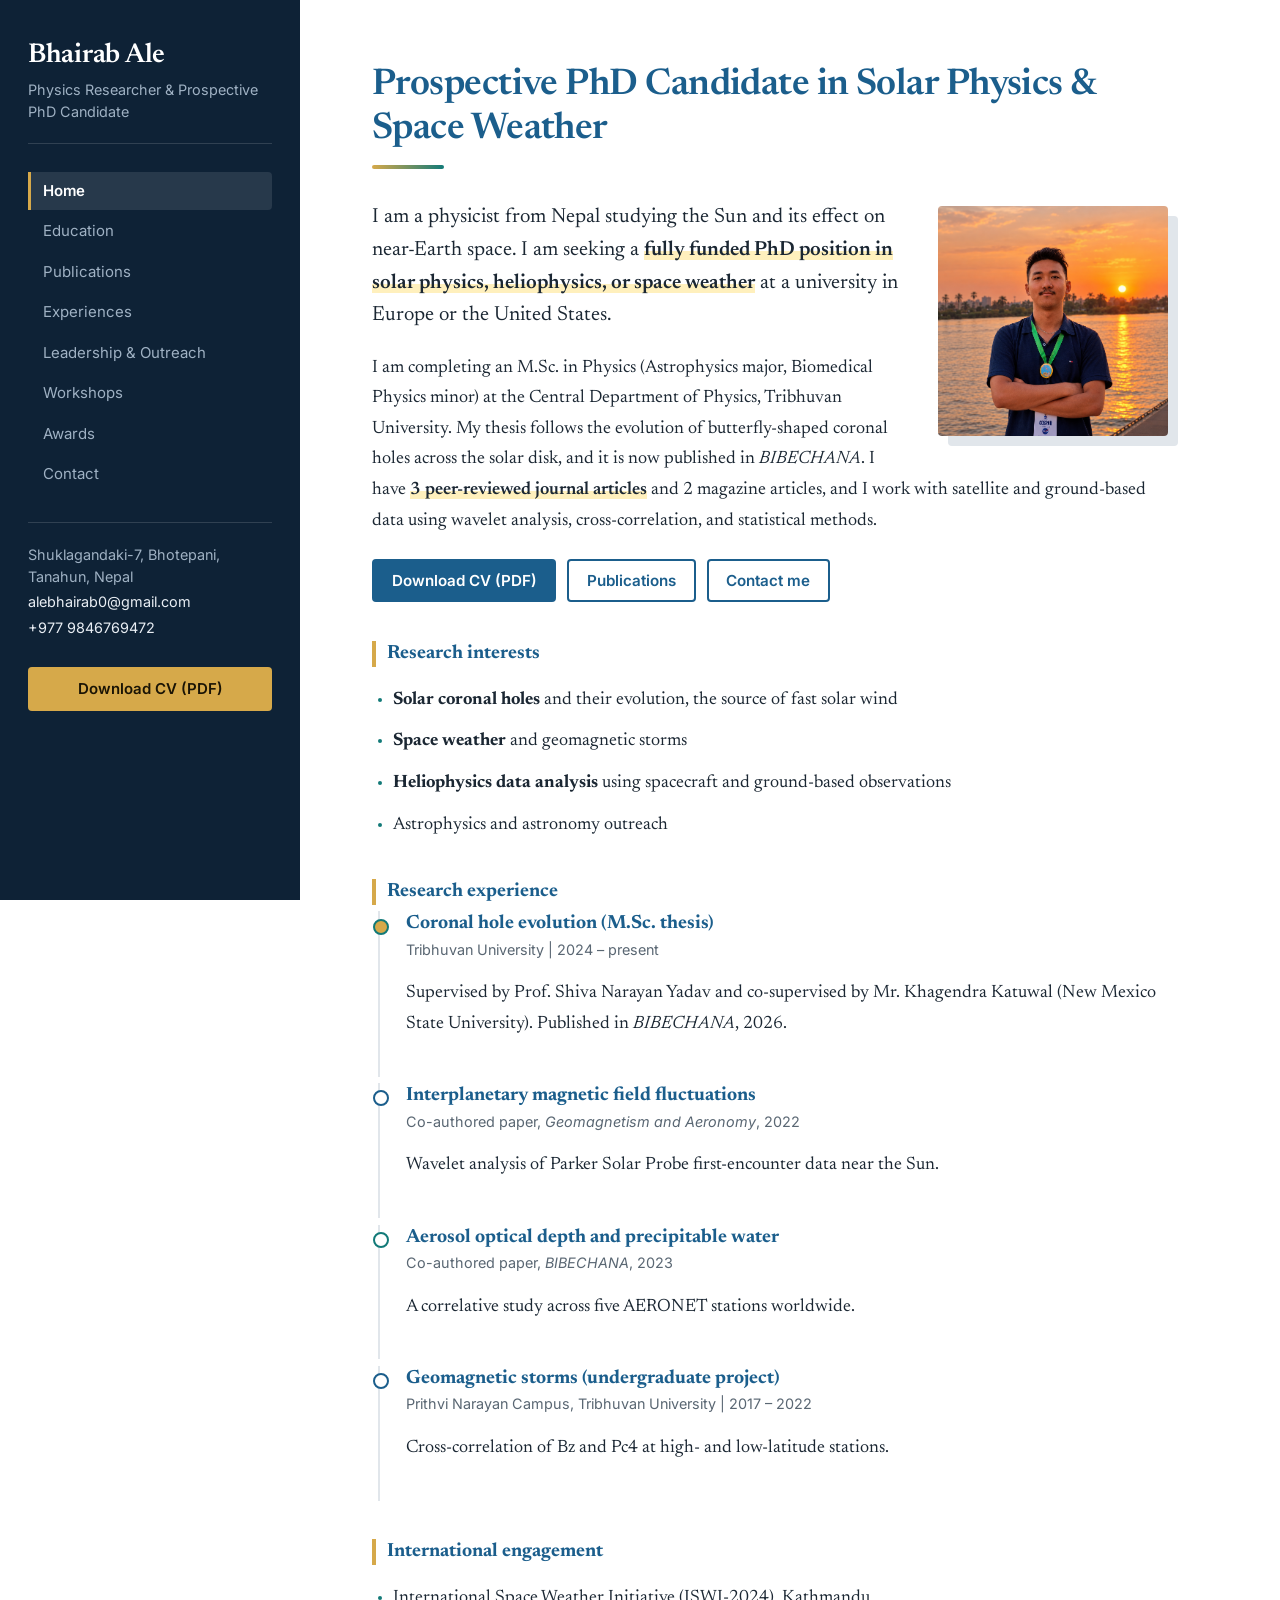
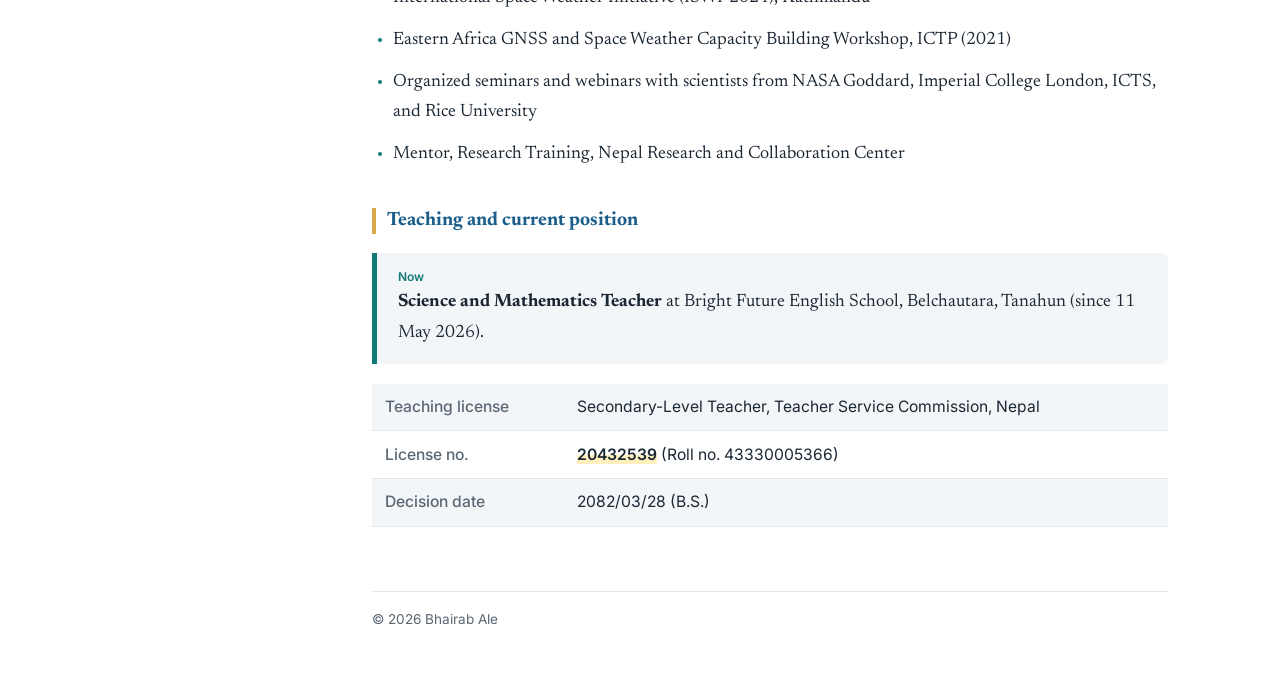
==== index.html @ 7841c6b5 "Add files via upload" ====
<!DOCTYPE html>
<html lang="en"><head><meta charset="utf-8"><meta name="viewport" content="width=device-width, initial-scale=1">
<title>Bhairab Ale | Prospective PhD Candidate in Solar Physics &amp; Space Weather</title><meta name="description" content="Bhairab Ale, M.Sc. Physics researcher from Nepal seeking PhD positions in solar physics, heliophysics, and space weather in Europe and the USA.">
<link rel="preconnect" href="https://fonts.googleapis.com"><link rel="preconnect" href="https://fonts.gstatic.com" crossorigin><link href="https://fonts.googleapis.com/css2?family=Newsreader:ital,opsz,wght@0,6..72,400;0,6..72,600;1,6..72,400&family=Inter:wght@400;500;600&display=swap" rel="stylesheet"><link rel="stylesheet" href="style.css"></head>
<body>
<aside class="sidebar">
<h1>Bhairab Ale</h1><p class="role">Physics Researcher &amp; Prospective PhD Candidate</p>
<button class="menu-btn" aria-expanded="false" aria-controls="side-menu">Menu</button>
<div class="collapsible" id="side-menu">
<nav aria-label="Main"><ul><li><a href="index.html" aria-current="page">Home</a></li><li><a href="education.html">Education</a></li><li><a href="publications.html">Publications</a></li><li><a href="experiences.html">Experiences</a></li><li><a href="leadership.html">Leadership & Outreach</a></li><li><a href="workshops.html">Workshops</a></li><li><a href="awards.html">Awards</a></li><li><a href="contact.html">Contact</a></li></ul></nav>
<div class="cbox"><p>Shuklagandaki-7, Bhotepani, Tanahun, Nepal</p><p><a href="mailto:alebhairab0@gmail.com">alebhairab0@gmail.com</a></p><p><a href="tel:+9779846769472">+977 9846769472</a></p></div>
<a class="btn" href="Bhairab%20CV%20Final.pdf" download>Download CV (PDF)</a>
</div></aside>
<main>
<h2>Prospective PhD Candidate in Solar Physics &amp; Space Weather</h2>
<figure class="profile"><img src="bhai.png" alt="Portrait of Bhairab Ale" width="230" height="285"></figure>
<p class="lead">I am a physicist from Nepal studying the Sun and its effect on near-Earth space. I am seeking a <span class="hl">fully funded PhD position in solar physics, heliophysics, or space weather</span> at a university in Europe or the United States.</p>
<p>I am completing an M.Sc. in Physics (Astrophysics major, Biomedical Physics minor) at the Central Department of Physics, Tribhuvan University. My thesis follows the evolution of butterfly-shaped coronal holes across the solar disk, and it is now published in <em>BIBECHANA</em>. I have <span class="hl">3 peer-reviewed journal articles</span> and 2 magazine articles, and I work with satellite and ground-based data using wavelet analysis, cross-correlation, and statistical methods.</p>
<div class="cta"><a href="Bhairab%20CV%20Final.pdf" download>Download CV (PDF)</a><a href="publications.html">Publications</a><a href="contact.html">Contact me</a></div>
<h3>Research interests</h3>
<ul><li><strong>Solar coronal holes</strong> and their evolution, the source of fast solar wind</li><li><strong>Space weather</strong> and geomagnetic storms</li><li><strong>Heliophysics data analysis</strong> using spacecraft and ground-based observations</li><li>Astrophysics and astronomy outreach</li></ul>
<h3>Research experience</h3>
<div class="entry current"><h3>Coronal hole evolution (M.Sc. thesis)</h3><p class="meta">Tribhuvan University | 2024 – present</p><p>Supervised by Prof. Shiva Narayan Yadav and co-supervised by Mr. Khagendra Katuwal (New Mexico State University). Published in <em>BIBECHANA</em>, 2026.</p></div>
<div class="entry"><h3>Interplanetary magnetic field fluctuations</h3><p class="meta">Co-authored paper, <em>Geomagnetism and Aeronomy</em>, 2022</p><p>Wavelet analysis of Parker Solar Probe first-encounter data near the Sun.</p></div>
<div class="entry"><h3>Aerosol optical depth and precipitable water</h3><p class="meta">Co-authored paper, <em>BIBECHANA</em>, 2023</p><p>A correlative study across five AERONET stations worldwide.</p></div>
<div class="entry"><h3>Geomagnetic storms (undergraduate project)</h3><p class="meta">Prithvi Narayan Campus, Tribhuvan University | 2017 – 2022</p><p>Cross-correlation of Bz and Pc4 at high- and low-latitude stations.</p></div>
<h3>International engagement</h3>
<ul><li>International Space Weather Initiative (ISWI-2024), Kathmandu</li><li>Eastern Africa GNSS and Space Weather Capacity Building Workshop, ICTP (2021)</li><li>Organized seminars and webinars with scientists from NASA Goddard, Imperial College London, ICTS, and Rice University</li><li>Mentor, Research Training, Nepal Research and Collaboration Center</li></ul>
<h3>Teaching and current position</h3>
<div class="callout" data-label="Now"><strong>Science and Mathematics Teacher</strong> at Bright Future English School, Belchautara, Tanahun (since 11 May 2026).</div>
<table><tr><td>Teaching license</td><td>Secondary-Level Teacher, Teacher Service Commission, Nepal</td></tr><tr><td>License no.</td><td><span class="hl">20432539</span> (Roll no. 43330005366)</td></tr><tr><td>Decision date</td><td>2082/03/28 (B.S.)</td></tr></table>
<footer>&copy; 2026 Bhairab Ale</footer>
</main>
<script>
var b=document.querySelector('.menu-btn'),m=document.getElementById('side-menu');
b.addEventListener('click',function(){var o=m.classList.toggle('open');b.setAttribute('aria-expanded',o)});
</script>
</body></html>
---- style.css ----
:root{--bg:#fff;--ink:#1b2733;--muted:#5a6773;--line:#e1e6eb;--accent:#1b5e8c;--tint:#f3f6f9;--side:#0e2236;--side-ink:#e9eef4;--side-muted:#9fb1c3;--gold:#d6a94a;
--serif:"Newsreader",Georgia,serif;--sans:"Inter",system-ui,-apple-system,"Segoe UI",Arial,sans-serif}
@media(prefers-color-scheme:dark){:root{--bg:#10161c;--ink:#e8ecf0;--muted:#97a4b0;--line:#26303a;--accent:#7fb7e6;--tint:#161e26;--side:#0a1520}}
*{box-sizing:border-box}html{scroll-behavior:smooth}
body{margin:0;background:var(--bg);color:var(--ink);font:18px/1.7 var(--serif);display:flex;min-height:100vh;-webkit-font-smoothing:antialiased}
a{color:var(--accent);text-underline-offset:3px;text-decoration-thickness:1px}a:hover{text-decoration-thickness:2px}
a:focus-visible,button:focus-visible{outline:3px solid var(--gold);outline-offset:2px}
.sidebar{width:300px;flex:none;position:sticky;top:0;height:100vh;overflow-y:auto;background:var(--side);color:var(--side-ink);padding:2.5rem 1.75rem 2rem;font:15px/1.5 var(--sans)}
.sidebar h1{font:600 1.7rem/1.15 var(--serif);margin:0 0 .5rem;color:#fff;letter-spacing:-.01em}
.sidebar .role{color:var(--side-muted);margin:0 0 1.75rem;padding-bottom:1.25rem;border-bottom:1px solid rgba(255,255,255,.14);font-size:.9rem}
.sidebar nav ul{list-style:none;margin:0 0 1.75rem;padding:0}
.sidebar nav a{display:block;padding:.5rem .75rem;margin-bottom:2px;color:var(--side-muted);text-decoration:none;border-left:3px solid transparent;border-radius:0 4px 4px 0;transition:background .15s,color .15s}
.sidebar nav a:hover{background:rgba(255,255,255,.07);color:#fff}
.sidebar nav a[aria-current=page]{background:rgba(255,255,255,.1);color:#fff;font-weight:600;border-left-color:var(--gold)}
.cbox{border-top:1px solid rgba(255,255,255,.14);padding:1.1rem 0;margin-bottom:.4rem;overflow-wrap:anywhere;color:var(--side-muted);font-size:.9rem}
.cbox p{margin:.25rem 0}.cbox a{color:var(--side-ink);text-decoration:none}.cbox a:hover{text-decoration:underline}
.btn{display:block;text-align:center;background:var(--gold);color:#1a1405!important;padding:.7rem;text-decoration:none;font-weight:600;border-radius:4px}
.btn:hover{filter:brightness(1.08)}
.menu-btn{display:none}
main{flex:1;max-width:940px;padding:4rem 4.5rem}
main h2{font-size:2.3rem;line-height:1.2;font-weight:600;letter-spacing:-.015em;margin:0 0 2rem}
main h2::after{content:"";display:block;width:56px;height:3px;background:var(--gold);margin-top:.8rem}
main h3{font-size:1.2rem;line-height:1.35;margin:2.4rem 0 .4rem}
main h2+h3{margin-top:0}
.meta{color:var(--muted);font:.9rem/1.5 var(--sans);margin:0 0 .5rem}
.profile{float:right;width:230px;max-width:42%;margin:.3rem 0 1.2rem 2.2rem;box-shadow:10px 10px 0 var(--line);border-radius:4px;overflow:hidden}
.profile img{display:block;width:100%;height:auto}
main ul,main ol{padding-left:1.3rem}main li{margin-bottom:.7rem}main li::marker{color:var(--gold)}
.entry{position:relative;border-left:2px solid var(--line);padding:0 0 1.2rem 1.6rem;margin:0 0 .4rem 6px}
.entry::before{content:"";position:absolute;left:-7px;top:.45rem;width:12px;height:12px;border-radius:50%;background:var(--bg);border:2px solid var(--accent)}
.entry.current::before{background:var(--gold);border-color:var(--gold)}
.entry h3{margin:0 0 .1rem}
.badge{display:inline-block;margin-left:.5rem;padding:.1rem .55rem;font:600 .72rem var(--sans);background:var(--gold);color:#1a1405;border-radius:99px;vertical-align:middle}
.ref{font:.9rem/1.55 var(--sans);color:var(--muted);background:var(--tint);padding:.6rem .8rem;border-radius:4px}
table{border-collapse:collapse;width:100%;font:.98rem/1.55 var(--sans)}
td{padding:.7rem .8rem;border-bottom:1px solid var(--line);vertical-align:top}
tr:nth-child(odd) td{background:var(--tint)}td:first-child{color:var(--muted);width:12rem;font-weight:500}
footer{margin-top:4rem;padding-top:1.2rem;border-top:1px solid var(--line);color:var(--muted);font:.85rem var(--sans)}
@media(max-width:900px){
body{display:block}
.sidebar{position:static;width:100%;height:auto;padding:1.2rem 1.1rem}
.sidebar .role{margin-bottom:1rem;padding-bottom:1rem}
.menu-btn{display:block;width:100%;margin:0 0 .9rem;padding:.6rem;font:600 1rem var(--sans);background:transparent;color:#fff;border:1px solid rgba(255,255,255,.35);border-radius:4px;cursor:pointer}
.collapsible{display:none}.collapsible.open{display:block}
main{padding:2rem 1.2rem}main h2{font-size:1.9rem}
.profile{float:none;width:200px;margin:0 0 1.8rem}
td:first-child{width:auto;display:block;padding-bottom:0}td{display:block;border:0}}

/* Colour and highlighting */
:root{--hl:#fff0bd;--hl-ink:#5c4000;--teal:#127a78}
@media(prefers-color-scheme:dark){:root{--hl:#3b3112;--hl-ink:#f5db8c;--teal:#5fc7c3}}
main h2{color:var(--accent)}
main h2::after{width:72px;height:4px;background:linear-gradient(90deg,var(--gold),var(--teal));border-radius:2px}
main h3{color:var(--accent);border-left:4px solid var(--gold);padding-left:.7rem}
.entry h3{border:0;padding:0}
.entry:nth-of-type(even)::before{border-color:var(--teal)}
mark.me{background:var(--hl);color:var(--hl-ink);padding:.05em .35em;border-radius:3px;font-weight:600;box-shadow:inset 0 -2px 0 var(--gold)}
.hl{background:linear-gradient(transparent 55%,var(--hl) 55%);font-weight:600}
.callout{background:var(--tint);border-left:5px solid var(--teal);padding:1rem 1.3rem;border-radius:0 6px 6px 0;margin:1.2rem 0}
.callout::before{content:"Now";display:block;font:600 .75rem var(--sans);color:var(--teal);margin-bottom:.2rem}
li.featured{background:var(--tint);border-left:4px solid var(--gold);padding:.7rem 1rem;border-radius:0 6px 6px 0;list-style:none;margin-left:-1.3rem}
tr.star td{background:var(--hl)!important;color:var(--hl-ink);font-weight:600}
tr.star td:first-child{color:var(--hl-ink)}
main li::marker{color:var(--teal)}
.callout::before{content:attr(data-label)}
.lead{font-size:1.28rem;line-height:1.6}
.cta{display:flex;flex-wrap:wrap;gap:.7rem;margin:1.4rem 0 .5rem;clear:both}
.cta a{font:600 .95rem var(--sans);padding:.65rem 1.1rem;border-radius:4px;text-decoration:none;border:2px solid var(--accent);color:var(--accent)}
.cta a:first-child{background:var(--accent);color:var(--bg)}
.cta a:hover{filter:brightness(1.12)}
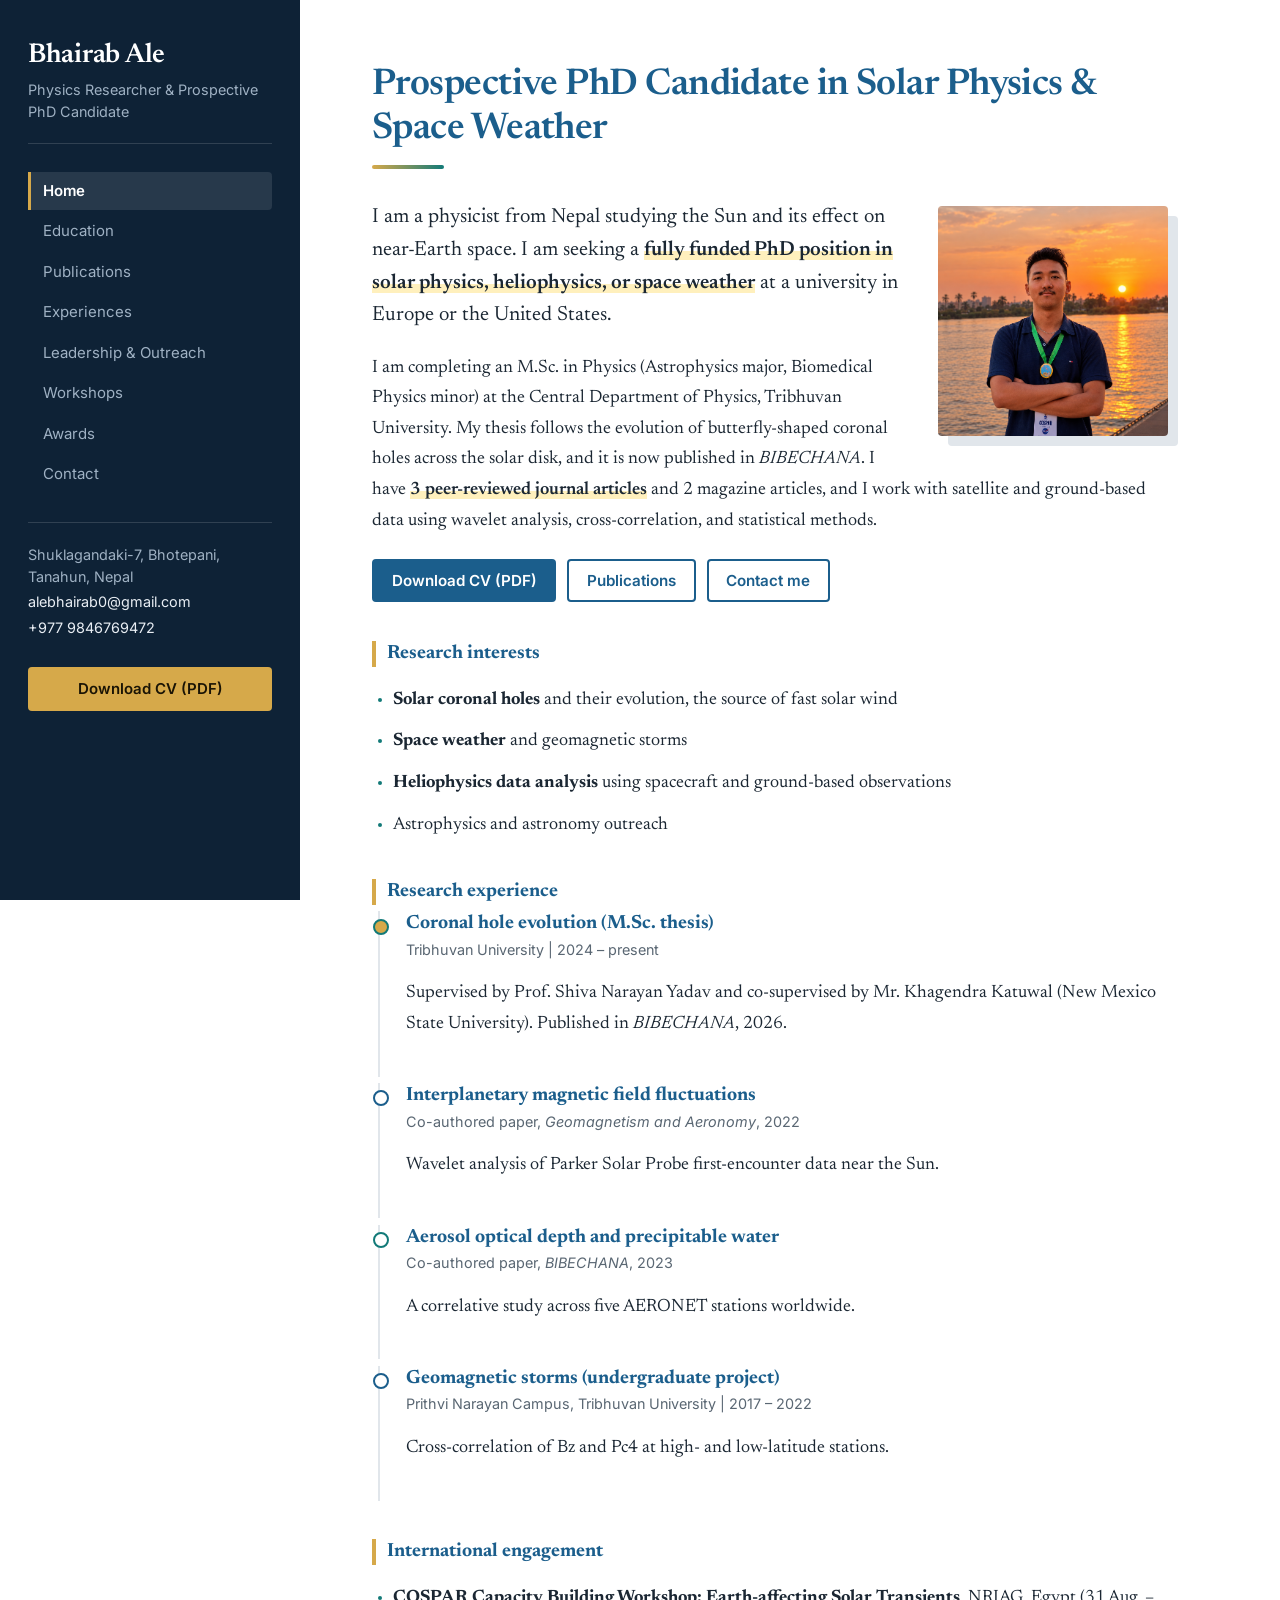
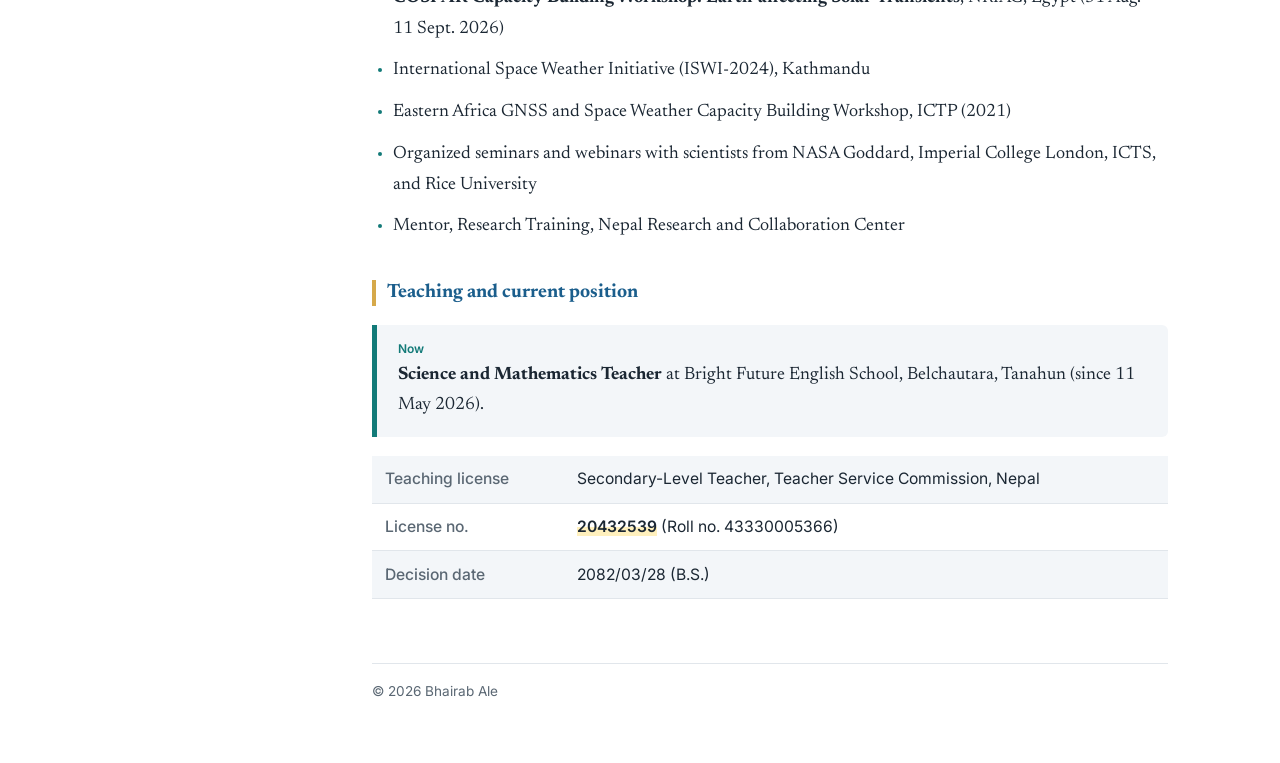
==== commit ea84b534: "Add files via upload" ====
--- a/index.html
+++ b/index.html
@@ -25,7 +25,7 @@
 <div class="entry"><h3>Aerosol optical depth and precipitable water</h3><p class="meta">Co-authored paper, <em>BIBECHANA</em>, 2023</p><p>A correlative study across five AERONET stations worldwide.</p></div>
 <div class="entry"><h3>Geomagnetic storms (undergraduate project)</h3><p class="meta">Prithvi Narayan Campus, Tribhuvan University | 2017 – 2022</p><p>Cross-correlation of Bz and Pc4 at high- and low-latitude stations.</p></div>
 <h3>International engagement</h3>
-<ul><li>International Space Weather Initiative (ISWI-2024), Kathmandu</li><li>Eastern Africa GNSS and Space Weather Capacity Building Workshop, ICTP (2021)</li><li>Organized seminars and webinars with scientists from NASA Goddard, Imperial College London, ICTS, and Rice University</li><li>Mentor, Research Training, Nepal Research and Collaboration Center</li></ul>
+<ul><li><strong>COSPAR Capacity Building Workshop: Earth-affecting Solar Transients</strong>, NRIAG, Egypt (31 Aug. – 11 Sept. 2026)</li><li>International Space Weather Initiative (ISWI-2024), Kathmandu</li><li>Eastern Africa GNSS and Space Weather Capacity Building Workshop, ICTP (2021)</li><li>Organized seminars and webinars with scientists from NASA Goddard, Imperial College London, ICTS, and Rice University</li><li>Mentor, Research Training, Nepal Research and Collaboration Center</li></ul>
 <h3>Teaching and current position</h3>
 <div class="callout" data-label="Now"><strong>Science and Mathematics Teacher</strong> at Bright Future English School, Belchautara, Tanahun (since 11 May 2026).</div>
 <table><tr><td>Teaching license</td><td>Secondary-Level Teacher, Teacher Service Commission, Nepal</td></tr><tr><td>License no.</td><td><span class="hl">20432539</span> (Roll no. 43330005366)</td></tr><tr><td>Decision date</td><td>2082/03/28 (B.S.)</td></tr></table>
